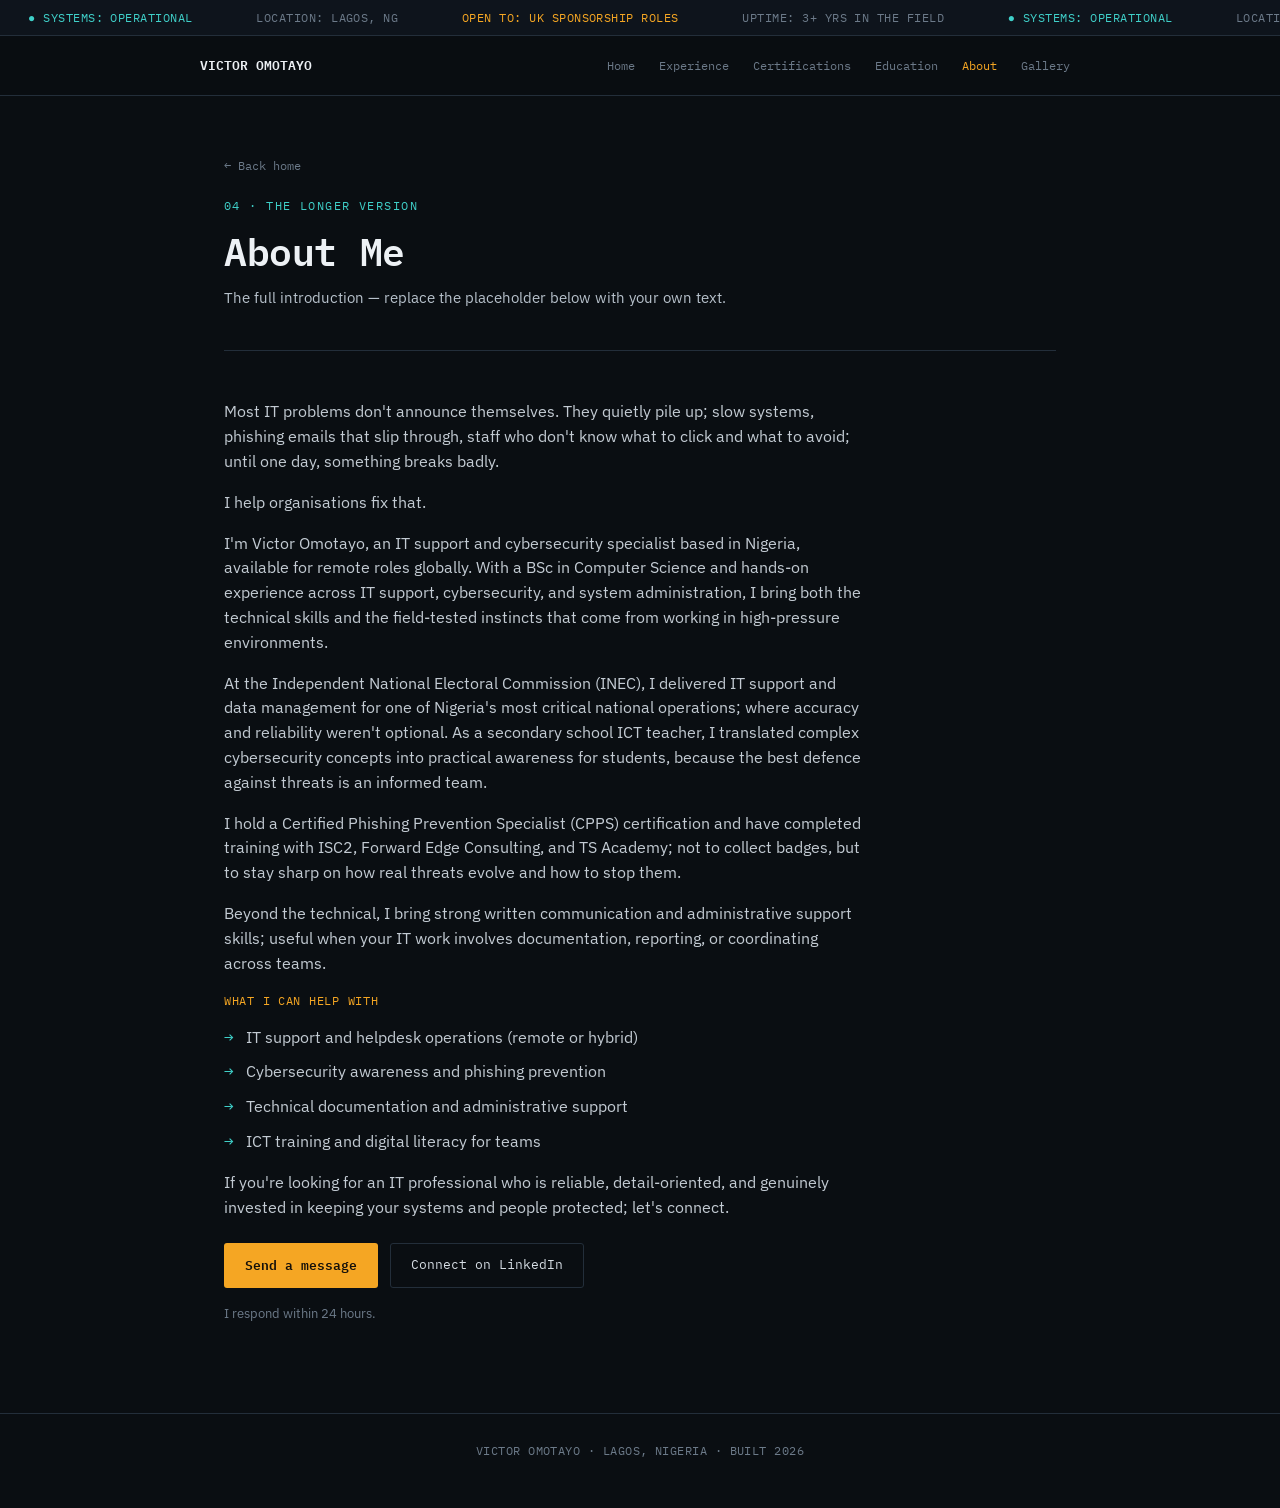
==== about.html @ 571c9190 "Add files via upload" ====
<!DOCTYPE html>
<html lang="en">
<head>
<meta charset="UTF-8">
<meta name="viewport" content="width=device-width, initial-scale=1.0">
<title>About — Victor Omotayo</title>
<meta name="description" content="The full introduction: how Victor Omotayo helps organisations fix quietly-piling IT and security problems before they break.">
<link rel="icon" href="data:image/svg+xml,%3Csvg xmlns='http://www.w3.org/2000/svg' viewBox='0 0 64 64'%3E%3Crect width='64' height='64' rx='12' fill='%230A0E12'/%3E%3Ctext x='32' y='43' font-family='monospace' font-size='30' font-weight='700' fill='%23F5A623' text-anchor='middle'%3EV%3C/text%3E%3C/svg%3E">
<meta property="og:title" content="About — Victor Omotayo">
<meta property="og:description" content="The full introduction: how Victor Omotayo helps organisations fix quietly-piling IT and security problems before they break.">
<meta property="og:type" content="website">
<meta name="twitter:card" content="summary">
<meta name="twitter:title" content="About — Victor Omotayo">
<meta name="twitter:description" content="The full introduction: how Victor Omotayo helps organisations fix quietly-piling IT and security problems before they break.">
<link rel="preconnect" href="https://fonts.googleapis.com">
<link rel="preconnect" href="https://fonts.gstatic.com" crossorigin>
<link href="https://fonts.googleapis.com/css2?family=IBM+Plex+Mono:wght@400;500;600;700&family=IBM+Plex+Sans:wght@400;500;600;700&display=swap" rel="stylesheet">
<link rel="stylesheet" href="style.css">
</head>
<body>

<div class="ticker" aria-hidden="true">
  <div class="ticker-track">
    <span class="ok">● SYSTEMS: OPERATIONAL</span>
    <span>LOCATION: LAGOS, NG</span>
    <span class="warn">OPEN TO: UK SPONSORSHIP ROLES</span>
    <span>UPTIME: 3+ YRS IN THE FIELD</span>
    <span class="ok">● SYSTEMS: OPERATIONAL</span>
    <span>LOCATION: LAGOS, NG</span>
    <span class="warn">OPEN TO: UK SPONSORSHIP ROLES</span>
    <span>UPTIME: 3+ YRS IN THE FIELD</span>
  </div>
</div>

<nav class="nav">
  <div class="wrap nav-inner">
    <a class="nav-name" href="index.html">VICTOR OMOTAYO</a>
    <div class="nav-links">
      <a href="index.html">Home</a>
      <a href="experience.html">Experience</a>
      <a href="certifications.html">Certifications</a>
      <a href="education.html">Education</a>
      <a href="about.html" class="active">About</a>
      <a href="gallery.html">Gallery</a>
    </div>
  </div>
</nav>

<main class="wrap">
  <div class="page-head">
    <a class="back-link" href="index.html">← Back home</a>
    <div class="page-eyebrow">04 · The Longer Version</div>
    <h1 class="page-title">About Me</h1>
    <p class="page-sub">The full introduction — replace the placeholder below with your own text.</p>
  </div>

  <section>
    <div class="prose">
      <p>Most IT problems don't announce themselves. They quietly pile up; slow systems, phishing emails that slip through, staff who don't know what to click and what to avoid; until one day, something breaks badly.</p>

      <p>I help organisations fix that.</p>

      <p>I'm Victor Omotayo, an IT support and cybersecurity specialist based in Nigeria, available for remote roles globally. With a BSc in Computer Science and hands-on experience across IT support, cybersecurity, and system administration, I bring both the technical skills and the field-tested instincts that come from working in high-pressure environments.</p>

      <p>At the Independent National Electoral Commission (INEC), I delivered IT support and data management for one of Nigeria's most critical national operations; where accuracy and reliability weren't optional. As a secondary school ICT teacher, I translated complex cybersecurity concepts into practical awareness for students, because the best defence against threats is an informed team.</p>

      <p>I hold a Certified Phishing Prevention Specialist (CPPS) certification and have completed training with ISC2, Forward Edge Consulting, and TS Academy; not to collect badges, but to stay sharp on how real threats evolve and how to stop them.</p>

      <p>Beyond the technical, I bring strong written communication and administrative support skills; useful when your IT work involves documentation, reporting, or coordinating across teams.</p>

      <div>
        <div style="font-family: var(--mono); font-size: 12px; color: var(--amber); letter-spacing: 0.06em; text-transform: uppercase; margin-bottom: 14px;">What I can help with</div>
        <ul style="list-style:none; display:flex; flex-direction:column; gap:10px;">
          <li style="position:relative; padding-left:22px;"><span style="position:absolute; left:0; color: var(--cyan); font-family: var(--mono);">→</span>IT support and helpdesk operations (remote or hybrid)</li>
          <li style="position:relative; padding-left:22px;"><span style="position:absolute; left:0; color: var(--cyan); font-family: var(--mono);">→</span>Cybersecurity awareness and phishing prevention</li>
          <li style="position:relative; padding-left:22px;"><span style="position:absolute; left:0; color: var(--cyan); font-family: var(--mono);">→</span>Technical documentation and administrative support</li>
          <li style="position:relative; padding-left:22px;"><span style="position:absolute; left:0; color: var(--cyan); font-family: var(--mono);">→</span>ICT training and digital literacy for teams</li>
        </ul>
      </div>

      <p>If you're looking for an IT professional who is reliable, detail-oriented, and genuinely invested in keeping your systems and people protected; let's connect.</p>

      <div class="cta-row" style="margin-top:8px;">
        <a class="btn btn-primary" href="mailto:samuelvictor200@gmail.com">Send a message</a>
        <a class="btn btn-ghost" href="https://www.linkedin.com/in/victor-samuel-omotayo-9854b4126/" target="_blank" rel="noopener">Connect on LinkedIn</a>
      </div>
      <p style="color: var(--muted); font-size: 13px;">I respond within 24 hours.</p>
    </div>
  </section>
</main>

<footer>VICTOR OMOTAYO · LAGOS, NIGERIA · BUILT 2026</footer>

</body>
</html>
---- style.css ----
:root{
  --bg: #0A0E12;
  --panel: #121922;
  --panel-2: #0E141C;
  --line: #232E3A;
  --text: #D7DEE5;
  --muted: #6C7A89;
  --amber: #F5A623;
  --cyan: #3FD0C9;
  --mono: 'IBM Plex Mono', ui-monospace, monospace;
  --sans: 'IBM Plex Sans', system-ui, sans-serif;
}

*{ box-sizing: border-box; margin:0; padding:0; }
html{ scroll-behavior: smooth; }
body{
  background: var(--bg);
  color: var(--text);
  font-family: var(--sans);
  line-height: 1.6;
  -webkit-font-smoothing: antialiased;
}
::selection{ background: var(--amber); color: #0A0E12; }
a{ color: inherit; }

.wrap{ max-width: 880px; margin: 0 auto; padding: 0 24px; }

/* ---------- Status ticker ---------- */
.ticker{
  background: var(--panel-2);
  border-bottom: 1px solid var(--line);
  overflow: hidden;
  white-space: nowrap;
  font-family: var(--mono);
  font-size: 12px;
  letter-spacing: 0.04em;
  color: var(--muted);
  position: sticky;
  top: 0;
  z-index: 50;
}
.ticker-track{ display: inline-block; padding: 8px 0; animation: scroll 28s linear infinite; }
.ticker-track span{ padding: 0 28px; }
.ticker .ok{ color: var(--cyan); }
.ticker .warn{ color: var(--amber); }
@keyframes scroll{ 0%{ transform: translateX(0); } 100%{ transform: translateX(-50%); } }
@media (prefers-reduced-motion: reduce){ .ticker-track{ animation: none; } }

/* ---------- Nav ---------- */
.nav{
  border-bottom: 1px solid var(--line);
  position: sticky;
  top: 33px;
  background: rgba(10,14,18,0.92);
  backdrop-filter: blur(6px);
  z-index: 49;
}
.nav-inner{
  display:flex;
  align-items:center;
  justify-content: space-between;
  padding: 14px 0;
  gap: 16px;
  flex-wrap: wrap;
}
.nav-name{
  font-family: var(--mono);
  font-size: 13px;
  font-weight: 600;
  color: #EDF1F5;
  text-decoration:none;
}
.nav-links{
  display:flex;
  gap: 4px;
  flex-wrap: wrap;
}
.nav-links a{
  font-family: var(--mono);
  font-size: 12px;
  color: var(--muted);
  text-decoration: none;
  padding: 6px 10px;
  border-radius: 3px;
}
.nav-links a:hover{ color: var(--text); }
.nav-links a.active{ color: var(--amber); }

/* ---------- Page header (subpages) ---------- */
.page-head{ padding: 56px 0 40px; border-bottom: 1px solid var(--line); }
.back-link{
  font-family: var(--mono);
  font-size: 12px;
  color: var(--muted);
  text-decoration: none;
  display: inline-flex;
  align-items: center;
  gap: 6px;
  margin-bottom: 20px;
}
.back-link:hover{ color: var(--cyan); }
.page-eyebrow{
  font-family: var(--mono);
  font-size: 12px;
  color: var(--cyan);
  letter-spacing: 0.12em;
  text-transform: uppercase;
  margin-bottom: 14px;
}
.page-title{
  font-family: var(--mono);
  font-weight: 600;
  font-size: clamp(26px, 4.5vw, 38px);
  color: #EDF1F5;
  letter-spacing: -0.01em;
}
.page-sub{
  margin-top: 14px;
  max-width: 620px;
  color: #B7C1CB;
  font-size: 15px;
}

/* ---------- Hero (landing) ---------- */
.hero{ padding: 64px 0 8px; }
.eyebrow{
  font-family: var(--mono);
  font-size: 12px;
  color: var(--cyan);
  letter-spacing: 0.12em;
  text-transform: uppercase;
  margin-bottom: 18px;
  display: flex;
  align-items: center;
  gap: 8px;
}
.dot{ width: 7px; height: 7px; border-radius: 50%; background: var(--cyan); box-shadow: 0 0 0 3px rgba(63,208,201,0.15); }
h1{
  font-family: var(--mono);
  font-weight: 600;
  font-size: clamp(30px, 5vw, 46px);
  line-height: 1.15;
  letter-spacing: -0.01em;
  color: #EDF1F5;
}
.role-line{ margin-top: 14px; font-size: 17px; color: var(--muted); }
.role-line strong{ color: var(--text); font-weight: 500; }
.meta-row{ margin-top: 28px; display: flex; flex-wrap: wrap; gap: 10px; }
.meta-chip{
  font-family: var(--mono);
  font-size: 12px;
  color: var(--muted);
  border: 1px solid var(--line);
  background: var(--panel);
  padding: 6px 12px;
  border-radius: 3px;
}
.meta-chip b{ color: var(--text); font-weight: 500; }

/* ---------- Nav cards (landing) ---------- */
.card-grid{
  display: grid;
  grid-template-columns: 1fr 1fr;
  gap: 1px;
  background: var(--line);
  border: 1px solid var(--line);
  margin: 48px 0 64px;
}
.nav-card{
  background: var(--panel);
  padding: 28px;
  display: flex;
  flex-direction: column;
  gap: 14px;
}
.nav-card .tag{
  font-family: var(--mono);
  font-size: 11px;
  color: var(--muted);
  letter-spacing: 0.08em;
}
.nav-card h2{
  font-family: var(--mono);
  font-size: 18px;
  font-weight: 600;
  color: #EDF1F5;
}
.nav-card p{ font-size: 13.5px; color: var(--muted); flex-grow: 1; }
@media (max-width: 640px){ .card-grid{ grid-template-columns: 1fr; } }

/* ---------- Buttons ---------- */
.btn{
  font-family: var(--mono);
  font-size: 13px;
  padding: 11px 20px;
  border-radius: 3px;
  text-decoration: none;
  display: inline-block;
  border: 1px solid transparent;
  align-self: flex-start;
}
.btn-primary{ background: var(--amber); color: #14100A; font-weight: 600; }
.btn-primary:hover{ background: #ffb84d; }
.btn-ghost{ border-color: var(--line); color: var(--text); }
.btn-ghost:hover{ border-color: var(--cyan); color: var(--cyan); }
.cta-row{ margin-top: 32px; display: flex; gap: 12px; flex-wrap: wrap; }
.summary{ margin-top: 32px; max-width: 620px; color: #B7C1CB; font-size: 15.5px; }

/* ---------- Content sections (subpages) ---------- */
section{ padding: 48px 0; }

.job{
  display: grid;
  grid-template-columns: 130px 1fr;
  gap: 24px;
  padding: 22px 0;
  border-top: 1px solid var(--line);
}
.job:first-child{ border-top: none; padding-top: 0; }
.job-dates{ font-family: var(--mono); font-size: 12px; color: var(--muted); padding-top: 3px; }
.job-title{ font-size: 16.5px; font-weight: 600; color: #EDF1F5; }
.job-org{ font-family: var(--mono); font-size: 12.5px; color: var(--cyan); margin-top: 3px; margin-bottom: 12px; }
.job ul{ list-style: none; display: flex; flex-direction: column; gap: 8px; }
.job li{ position: relative; padding-left: 18px; font-size: 14.5px; color: #B7C1CB; }
.job li::before{ content: "›"; position: absolute; left: 0; color: var(--amber); font-family: var(--mono); }
@media (max-width: 600px){ .job{ grid-template-columns: 1fr; gap: 6px; } }

.skill-grid{ display: grid; grid-template-columns: repeat(3, 1fr); gap: 1px; background: var(--line); border: 1px solid var(--line); margin-top: 12px; }
.skill-card{ background: var(--panel); padding: 22px; }
.skill-card h3{ font-family: var(--mono); font-size: 12px; color: var(--amber); letter-spacing: 0.06em; text-transform: uppercase; margin-bottom: 14px; }
.skill-card ul{ list-style:none; display:flex; flex-direction:column; gap:8px; }
.skill-card li{ font-size: 14px; color: var(--text); }
@media (max-width: 700px){ .skill-grid{ grid-template-columns: 1fr; } }

.cert-list{ display:flex; flex-direction:column; }
.cert{ display:flex; justify-content: space-between; align-items: baseline; gap: 16px; padding: 16px 0; border-top: 1px solid var(--line); font-size: 14.5px; }
.cert:first-child{ border-top:none; }
.cert-name{ color: var(--text); font-weight: 500; }
.cert-issuer{ color: var(--muted); font-size: 13px; margin-top: 2px; }
.cert-year{ font-family: var(--mono); font-size: 12px; color: var(--cyan); white-space: nowrap; }

.edu{ display:flex; justify-content: space-between; align-items:baseline; padding: 16px 0; border-top: 1px solid var(--line); gap: 16px; flex-wrap: wrap; }
.edu:first-child{ border-top: none; }
.edu-school{ font-weight: 500; color: var(--text); font-size: 15px; }
.edu-place{ color: var(--muted); font-size: 13px; margin-top: 2px; }
.edu-year{ font-family: var(--mono); font-size: 12px; color: var(--muted); }

.prose{ max-width: 640px; color: #C3CBD3; font-size: 15.5px; display: flex; flex-direction: column; gap: 16px; }
.placeholder-box{
  border: 1px dashed var(--line);
  border-radius: 4px;
  padding: 24px;
  color: var(--muted);
  font-family: var(--mono);
  font-size: 13px;
}

/* ---------- Gallery ---------- */
.gallery-grid{
  display: grid;
  grid-template-columns: repeat(3, 1fr);
  gap: 14px;
  margin-top: 8px;
}
.gallery-tile{
  aspect-ratio: 4/3;
  border: 1px dashed var(--line);
  border-radius: 4px;
  display: flex;
  align-items: center;
  justify-content: center;
  text-align: center;
  padding: 12px;
  color: var(--muted);
  font-family: var(--mono);
  font-size: 11.5px;
  letter-spacing: 0.03em;
}
@media (max-width: 700px){ .gallery-grid{ grid-template-columns: repeat(2, 1fr); } }
@media (max-width: 460px){ .gallery-grid{ grid-template-columns: 1fr; } }

footer{
  padding: 28px 0 48px;
  text-align: center;
  font-family: var(--mono);
  font-size: 11.5px;
  color: var(--muted);
  letter-spacing: 0.04em;
  border-top: 1px solid var(--line);
  margin-top: 40px;
}

:focus-visible{ outline: 2px solid var(--cyan); outline-offset: 3px; }
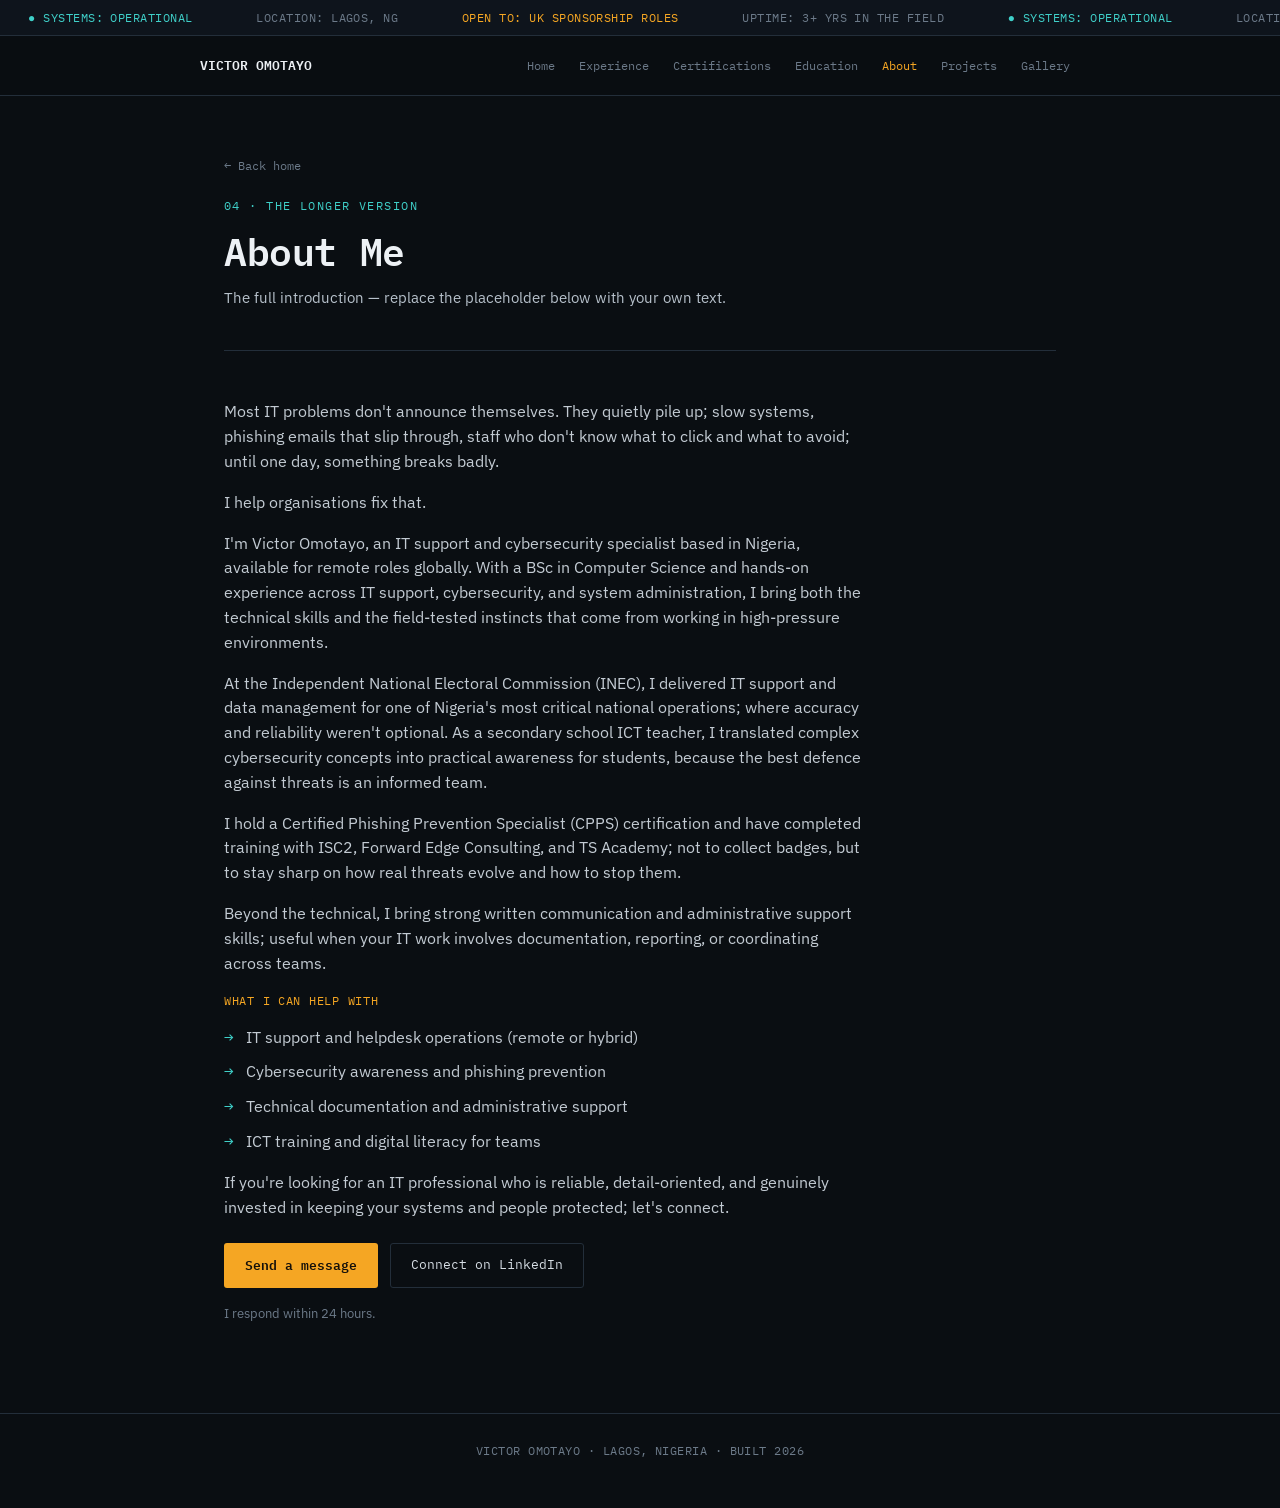
==== commit 5e478529: "Update about.html" ====
--- a/about.html
+++ b/about.html
@@ -41,6 +41,7 @@
       <a href="certifications.html">Certifications</a>
       <a href="education.html">Education</a>
       <a href="about.html" class="active">About</a>
+      <a href="projects.html">Projects</a>
       <a href="gallery.html">Gallery</a>
     </div>
   </div>
